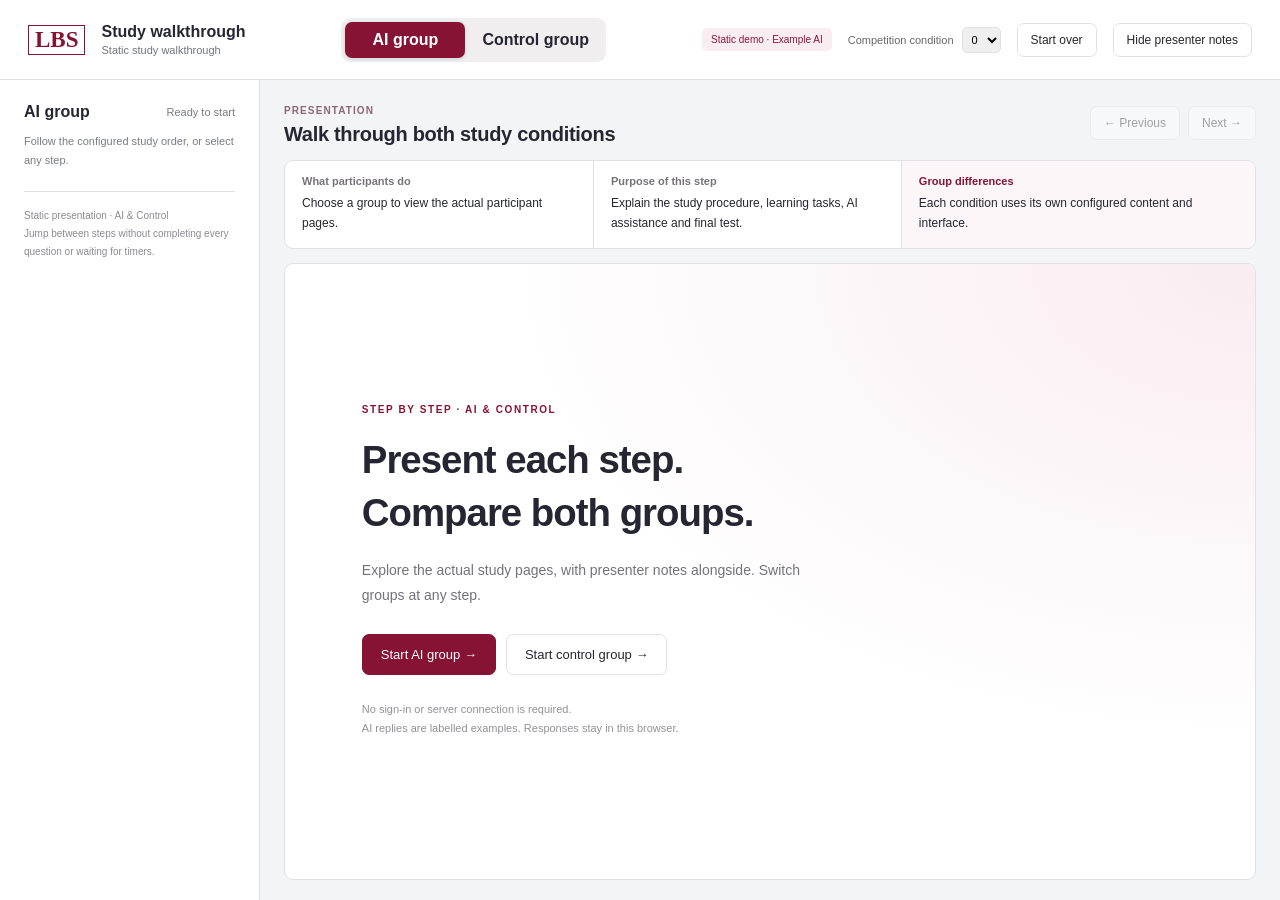
==== index.html @ 7ea53c7c "Add English static study walkthrough for AI and control groups" ====
<!doctype html>
<html lang="en">
<head><meta charset="utf-8"><meta name="viewport" content="width=device-width,initial-scale=1"><title>Study walkthrough · AI / Control</title><link rel="stylesheet" href="demo.css"></head>
<body>
<header class="topbar">
  <div class="brand"><span>LBS</span><div>Study walkthrough<small>Static study walkthrough</small></div></div>
  <div class="group-switch" aria-label="Study group"><button data-group="ai" class="selected" aria-pressed="true">AI group</button><button data-group="control" aria-pressed="false">Control group</button></div>
  <div class="tools"><span class="static-badge">Static demo · Example AI</span><label>Competition condition <select id="competition"><option value="0">0</option><option value="1">1</option></select></label><button id="restart">Start over</button><button id="toggle-notes">Hide presenter notes</button></div>
</header>
<div class="shell">
<aside class="sidebar">
 <div class="side-heading"><span id="group-label">AI group</span><small id="step-count">Ready to start</small></div>
 <p class="side-caption">Follow the configured study order, or select any step.</p>
 <nav id="steps" aria-label="Presentation steps"></nav>
 <div class="side-footer">Static presentation · AI & Control<br>Jump between steps without completing every question or waiting for timers.</div>
</aside>
<main>
 <section class="stepbar"><div><span class="eyebrow" id="position">PRESENTATION</span><h1 id="step-title">Walk through both study conditions</h1></div><div class="step-buttons"><button id="previous" disabled>← Previous</button><button id="next" disabled>Next →</button></div></section>
 <section class="notes" id="notes"><div><h2>What participants do</h2><p id="task-note">Choose a group to view the actual participant pages.</p></div><div><h2>Purpose of this step</h2><p id="purpose-note">Explain the study procedure, learning tasks, AI assistance and final test.</p></div><div class="difference"><h2 id="difference-title">Group differences</h2><p id="difference-note">Each condition uses its own configured content and interface.</p><button id="compare" hidden>Compare this step in the other group ↔</button></div></section>
 <div id="status" role="status" hidden></div>
 <section class="preview" id="preview">
  <div class="welcome" id="welcome"><span class="welcome-kicker">STEP BY STEP · AI & CONTROL</span><h2>Present each step.<br>Compare both groups.</h2><p>Explore the actual study pages, with presenter notes alongside. Switch groups at any step.</p><div class="start-buttons"><button id="start-ai" class="primary">Start AI group →</button><button id="start-control">Start control group →</button></div><small>No sign-in or server connection is required.<br>AI replies are labelled examples. Responses stay in this browser.</small></div>
  <iframe id="participant" title="Participant view" allow="clipboard-write" hidden></iframe>
 </section>
</main>
</div>
<script src="demo.js"></script>
</body></html>
---- demo.css ----
:root{font-family:Inter,-apple-system,BlinkMacSystemFont,"Segoe UI","PingFang SC",sans-serif;color:#252631;background:#f3f4f6;font-synthesis:none;--accent:#861333;--border:#dfe1e6}*{box-sizing:border-box}body{margin:0}button,select{font:inherit}button{cursor:pointer;border:1px solid var(--border);background:white;color:inherit;border-radius:7px;padding:9px 13px}button:hover{border-color:#a4838d}button:disabled{opacity:.4;cursor:default}button:focus-visible,select:focus-visible{outline:3px solid #c48297;outline-offset:2px}.topbar{height:80px;display:flex;align-items:center;justify-content:space-between;gap:20px;padding:0 28px;border-bottom:1px solid var(--border);background:white}.brand{display:flex;align-items:center;gap:16px;font-size:16px;font-weight:650}.brand>span{font:700 23px Georgia,serif;color:var(--accent);border:1px solid var(--accent);padding:1px 6px}.brand small{display:block;font-size:11px;color:#737581;font-weight:400;margin-top:3px}.group-switch{display:flex;padding:4px;background:#f1eef0;border-radius:9px;gap:4px}.group-switch button{border:0;background:transparent;min-width:120px;font-weight:600}.group-switch button.selected{background:var(--accent);color:white;box-shadow:0 1px 4px #0002}.tools{display:flex;align-items:center;gap:16px}.tools label{font-size:11px;color:#666}.tools select{margin-left:5px;padding:5px;border:1px solid var(--border);border-radius:5px}.tools button{font-size:12px}.shell{display:grid;grid-template-columns:260px minmax(0,1fr);height:calc(100dvh - 80px)}.sidebar{background:#fff;border-right:1px solid var(--border);overflow:auto;padding:23px 14px 12px}.side-heading{display:flex;justify-content:space-between;align-items:center;padding:0 10px;font-weight:650}.side-heading small{font-size:11px;color:#797b85;font-weight:400}.side-caption{font-size:11px;color:#7a7c85;line-height:1.7;padding:0 10px;margin-bottom:22px}.phase{font-size:10px;text-transform:uppercase;letter-spacing:.08em;color:#89828a;padding:18px 11px 7px}.step-link{display:flex;align-items:flex-start;gap:9px;border:0;border-radius:6px;text-align:left;width:100%;padding:9px 10px;margin-bottom:2px;font-size:12px;line-height:1.45;background:transparent}.step-link .number{flex:0 0 22px;font-size:10px;color:#999;line-height:18px}.step-link .label{flex:1}.step-link .dot{height:6px;width:6px;border-radius:50%;background:#b45e78;margin-top:6px;flex-shrink:0}.step-link.active{background:#f8eaf0;color:var(--accent);font-weight:650}.step-link.active .number{color:var(--accent)}.side-footer{margin:22px 10px 8px;padding-top:15px;border-top:1px solid var(--border);font-size:10px;line-height:1.8;color:#8a8a94}main{min-height:0;display:flex;flex-direction:column;padding:20px 24px;gap:14px}.stepbar{display:flex;align-items:center;justify-content:space-between;gap:15px}.eyebrow{font-size:10px;letter-spacing:.11em;color:#8a6774;font-weight:650}h1{font-size:20px;margin:5px 0 0;font-weight:650;letter-spacing:-.3px}.step-buttons{display:flex;gap:8px;flex-shrink:0}.step-buttons button{font-size:12px}.notes{display:grid;grid-template-columns:1fr 1fr 1.15fr;background:white;border:1px solid var(--border);border-radius:9px;flex-shrink:0}.notes>div{padding:14px 17px;min-width:0}.notes>div+div{border-left:1px solid var(--border)}.notes h2{font-size:11px;font-weight:650;margin:0 0 6px;color:#76727a}.notes p{font-size:12px;line-height:1.7;margin:0}.notes .difference{background:#fcf6f8;border-radius:0 8px 8px 0}.notes .difference h2{color:var(--accent)}#compare{padding:0;margin-top:7px;font-size:11px;color:var(--accent);border:0;background:transparent}.preview{position:relative;flex:1;min-height:200px;border:1px solid var(--border);border-radius:9px;background:white;overflow:hidden}.preview iframe{width:100%;height:100%;border:0;display:block;background:white}.welcome{padding:clamp(25px,6vw,100px);height:100%;display:flex;flex-direction:column;align-items:flex-start;justify-content:center;background:radial-gradient(ellipse at 100% 0,#f9ecf1,transparent 55%)}.welcome-kicker{font-size:10px;letter-spacing:.16em;color:var(--accent);font-weight:650}.welcome h2{font-size:clamp(25px,3vw,44px);font-weight:600;line-height:1.4;letter-spacing:-1px;margin:18px 0}.welcome p{font-size:14px;color:#73727b;line-height:1.8;max-width:450px;margin:0}.start-buttons{display:flex;gap:10px;margin:25px 0}.start-buttons button{font-size:13px;padding:12px 18px}.primary{background:var(--accent);color:white;border-color:var(--accent)}.welcome small{font-size:11px;color:#93909a;line-height:1.8}#status{border:1px solid #e9c9d3;border-radius:6px;background:#fff2f5;color:#841435;font-size:12px;padding:10px 14px}body.notes-hidden .sidebar,body.notes-hidden .notes{display:none}body.notes-hidden .shell{grid-template-columns:1fr}[hidden]{display:none!important}body.busy .step-link,body.busy .group-switch button,body.busy #competition{pointer-events:none;opacity:.65}@media(max-width:1000px){.topbar{padding:0 15px;gap:12px}.brand small{display:none}.tools label{display:none}.group-switch button{min-width:90px}.shell{grid-template-columns:210px minmax(0,1fr)}main{padding:14px}.notes{grid-template-columns:1fr}.notes>div{padding:8px 12px}.notes>div+div{border-left:0;border-top:1px solid var(--border)}h1{font-size:17px}.step-buttons button{font-size:11px;padding:8px}}@media(max-width:700px){.brand>div,.tools{display:none}.shell{grid-template-columns:1fr}.sidebar{display:none}.notes{max-height:155px;overflow:auto}.topbar{height:60px}.shell{height:calc(100dvh - 60px)}.stepbar{align-items:flex-end}.step-buttons{gap:4px}.start-buttons{flex-wrap:wrap}}

.static-badge{font-size:10px;color:#8b1740;background:#f9edf2;padding:6px 9px;border-radius:5px;white-space:nowrap}@media(max-width:1250px){.static-badge{display:none}}
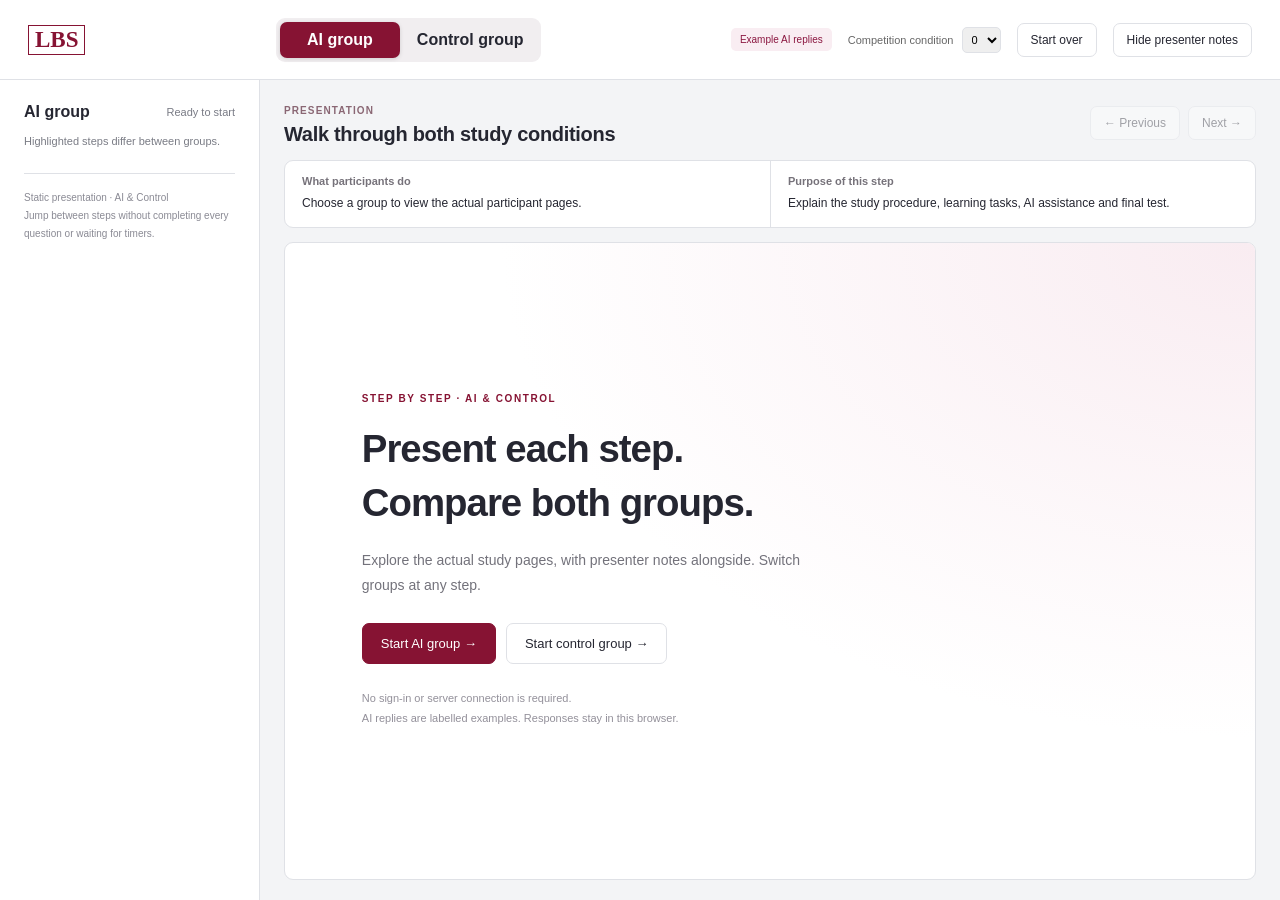
==== commit f7467617: "Highlight group-specific steps and simplify presenter headings" ====
--- a/index.html
+++ b/index.html
@@ -1,22 +1,22 @@
 <!doctype html>
 <html lang="en">
-<head><meta charset="utf-8"><meta name="viewport" content="width=device-width,initial-scale=1"><title>Study walkthrough · AI / Control</title><link rel="stylesheet" href="demo.css"></head>
+<head><meta charset="utf-8"><meta name="viewport" content="width=device-width,initial-scale=1"><title>LBS · AI / Control</title><link rel="stylesheet" href="demo.css?v=group-highlights"></head>
 <body>
 <header class="topbar">
-  <div class="brand"><span>LBS</span><div>Study walkthrough<small>Static study walkthrough</small></div></div>
+  <div class="brand"><span>LBS</span></div>
   <div class="group-switch" aria-label="Study group"><button data-group="ai" class="selected" aria-pressed="true">AI group</button><button data-group="control" aria-pressed="false">Control group</button></div>
-  <div class="tools"><span class="static-badge">Static demo · Example AI</span><label>Competition condition <select id="competition"><option value="0">0</option><option value="1">1</option></select></label><button id="restart">Start over</button><button id="toggle-notes">Hide presenter notes</button></div>
+  <div class="tools"><span class="static-badge">Example AI replies</span><label>Competition condition <select id="competition"><option value="0">0</option><option value="1">1</option></select></label><button id="restart">Start over</button><button id="toggle-notes">Hide presenter notes</button></div>
 </header>
 <div class="shell">
 <aside class="sidebar">
  <div class="side-heading"><span id="group-label">AI group</span><small id="step-count">Ready to start</small></div>
- <p class="side-caption">Follow the configured study order, or select any step.</p>
+ <p class="side-caption">Highlighted steps differ between groups.</p>
  <nav id="steps" aria-label="Presentation steps"></nav>
  <div class="side-footer">Static presentation · AI & Control<br>Jump between steps without completing every question or waiting for timers.</div>
 </aside>
 <main>
  <section class="stepbar"><div><span class="eyebrow" id="position">PRESENTATION</span><h1 id="step-title">Walk through both study conditions</h1></div><div class="step-buttons"><button id="previous" disabled>← Previous</button><button id="next" disabled>Next →</button></div></section>
- <section class="notes" id="notes"><div><h2>What participants do</h2><p id="task-note">Choose a group to view the actual participant pages.</p></div><div><h2>Purpose of this step</h2><p id="purpose-note">Explain the study procedure, learning tasks, AI assistance and final test.</p></div><div class="difference"><h2 id="difference-title">Group differences</h2><p id="difference-note">Each condition uses its own configured content and interface.</p><button id="compare" hidden>Compare this step in the other group ↔</button></div></section>
+ <section class="notes shared-step" id="notes"><div><h2>What participants do</h2><p id="task-note">Choose a group to view the actual participant pages.</p></div><div><h2>Purpose of this step</h2><p id="purpose-note">Explain the study procedure, learning tasks, AI assistance and final test.</p></div><div class="difference" id="group-difference" hidden><h2 id="difference-title">AI vs Control</h2><p id="difference-note">Each condition uses its own configured content and interface.</p><button id="compare" hidden>Compare this step in the other group ↔</button></div></section>
  <div id="status" role="status" hidden></div>
  <section class="preview" id="preview">
   <div class="welcome" id="welcome"><span class="welcome-kicker">STEP BY STEP · AI & CONTROL</span><h2>Present each step.<br>Compare both groups.</h2><p>Explore the actual study pages, with presenter notes alongside. Switch groups at any step.</p><div class="start-buttons"><button id="start-ai" class="primary">Start AI group →</button><button id="start-control">Start control group →</button></div><small>No sign-in or server connection is required.<br>AI replies are labelled examples. Responses stay in this browser.</small></div>
@@ -24,5 +24,5 @@
  </section>
 </main>
 </div>
-<script src="demo.js"></script>
+<script src="demo.js?v=group-highlights"></script>
 </body></html>
--- a/demo.css
+++ b/demo.css
@@ -1,3 +1,10 @@
 :root{font-family:Inter,-apple-system,BlinkMacSystemFont,"Segoe UI","PingFang SC",sans-serif;color:#252631;background:#f3f4f6;font-synthesis:none;--accent:#861333;--border:#dfe1e6}*{box-sizing:border-box}body{margin:0}button,select{font:inherit}button{cursor:pointer;border:1px solid var(--border);background:white;color:inherit;border-radius:7px;padding:9px 13px}button:hover{border-color:#a4838d}button:disabled{opacity:.4;cursor:default}button:focus-visible,select:focus-visible{outline:3px solid #c48297;outline-offset:2px}.topbar{height:80px;display:flex;align-items:center;justify-content:space-between;gap:20px;padding:0 28px;border-bottom:1px solid var(--border);background:white}.brand{display:flex;align-items:center;gap:16px;font-size:16px;font-weight:650}.brand>span{font:700 23px Georgia,serif;color:var(--accent);border:1px solid var(--accent);padding:1px 6px}.brand small{display:block;font-size:11px;color:#737581;font-weight:400;margin-top:3px}.group-switch{display:flex;padding:4px;background:#f1eef0;border-radius:9px;gap:4px}.group-switch button{border:0;background:transparent;min-width:120px;font-weight:600}.group-switch button.selected{background:var(--accent);color:white;box-shadow:0 1px 4px #0002}.tools{display:flex;align-items:center;gap:16px}.tools label{font-size:11px;color:#666}.tools select{margin-left:5px;padding:5px;border:1px solid var(--border);border-radius:5px}.tools button{font-size:12px}.shell{display:grid;grid-template-columns:260px minmax(0,1fr);height:calc(100dvh - 80px)}.sidebar{background:#fff;border-right:1px solid var(--border);overflow:auto;padding:23px 14px 12px}.side-heading{display:flex;justify-content:space-between;align-items:center;padding:0 10px;font-weight:650}.side-heading small{font-size:11px;color:#797b85;font-weight:400}.side-caption{font-size:11px;color:#7a7c85;line-height:1.7;padding:0 10px;margin-bottom:22px}.phase{font-size:10px;text-transform:uppercase;letter-spacing:.08em;color:#89828a;padding:18px 11px 7px}.step-link{display:flex;align-items:flex-start;gap:9px;border:0;border-radius:6px;text-align:left;width:100%;padding:9px 10px;margin-bottom:2px;font-size:12px;line-height:1.45;background:transparent}.step-link .number{flex:0 0 22px;font-size:10px;color:#999;line-height:18px}.step-link .label{flex:1}.step-link .dot{height:6px;width:6px;border-radius:50%;background:#b45e78;margin-top:6px;flex-shrink:0}.step-link.active{background:#f8eaf0;color:var(--accent);font-weight:650}.step-link.active .number{color:var(--accent)}.side-footer{margin:22px 10px 8px;padding-top:15px;border-top:1px solid var(--border);font-size:10px;line-height:1.8;color:#8a8a94}main{min-height:0;display:flex;flex-direction:column;padding:20px 24px;gap:14px}.stepbar{display:flex;align-items:center;justify-content:space-between;gap:15px}.eyebrow{font-size:10px;letter-spacing:.11em;color:#8a6774;font-weight:650}h1{font-size:20px;margin:5px 0 0;font-weight:650;letter-spacing:-.3px}.step-buttons{display:flex;gap:8px;flex-shrink:0}.step-buttons button{font-size:12px}.notes{display:grid;grid-template-columns:1fr 1fr 1.15fr;background:white;border:1px solid var(--border);border-radius:9px;flex-shrink:0}.notes>div{padding:14px 17px;min-width:0}.notes>div+div{border-left:1px solid var(--border)}.notes h2{font-size:11px;font-weight:650;margin:0 0 6px;color:#76727a}.notes p{font-size:12px;line-height:1.7;margin:0}.notes .difference{background:#fcf6f8;border-radius:0 8px 8px 0}.notes .difference h2{color:var(--accent)}#compare{padding:0;margin-top:7px;font-size:11px;color:var(--accent);border:0;background:transparent}.preview{position:relative;flex:1;min-height:200px;border:1px solid var(--border);border-radius:9px;background:white;overflow:hidden}.preview iframe{width:100%;height:100%;border:0;display:block;background:white}.welcome{padding:clamp(25px,6vw,100px);height:100%;display:flex;flex-direction:column;align-items:flex-start;justify-content:center;background:radial-gradient(ellipse at 100% 0,#f9ecf1,transparent 55%)}.welcome-kicker{font-size:10px;letter-spacing:.16em;color:var(--accent);font-weight:650}.welcome h2{font-size:clamp(25px,3vw,44px);font-weight:600;line-height:1.4;letter-spacing:-1px;margin:18px 0}.welcome p{font-size:14px;color:#73727b;line-height:1.8;max-width:450px;margin:0}.start-buttons{display:flex;gap:10px;margin:25px 0}.start-buttons button{font-size:13px;padding:12px 18px}.primary{background:var(--accent);color:white;border-color:var(--accent)}.welcome small{font-size:11px;color:#93909a;line-height:1.8}#status{border:1px solid #e9c9d3;border-radius:6px;background:#fff2f5;color:#841435;font-size:12px;padding:10px 14px}body.notes-hidden .sidebar,body.notes-hidden .notes{display:none}body.notes-hidden .shell{grid-template-columns:1fr}[hidden]{display:none!important}body.busy .step-link,body.busy .group-switch button,body.busy #competition{pointer-events:none;opacity:.65}@media(max-width:1000px){.topbar{padding:0 15px;gap:12px}.brand small{display:none}.tools label{display:none}.group-switch button{min-width:90px}.shell{grid-template-columns:210px minmax(0,1fr)}main{padding:14px}.notes{grid-template-columns:1fr}.notes>div{padding:8px 12px}.notes>div+div{border-left:0;border-top:1px solid var(--border)}h1{font-size:17px}.step-buttons button{font-size:11px;padding:8px}}@media(max-width:700px){.brand>div,.tools{display:none}.shell{grid-template-columns:1fr}.sidebar{display:none}.notes{max-height:155px;overflow:auto}.topbar{height:60px}.shell{height:calc(100dvh - 60px)}.stepbar{align-items:flex-end}.step-buttons{gap:4px}.start-buttons{flex-wrap:wrap}}
 
 .static-badge{font-size:10px;color:#8b1740;background:#f9edf2;padding:6px 9px;border-radius:5px;white-space:nowrap}@media(max-width:1250px){.static-badge{display:none}}
+
+.step-link.group-difference{border-left:3px solid var(--accent);background:#fbecf1;color:#7d1432;padding-left:7px;font-weight:600}
+.step-link.group-difference .number{color:#9b3452}
+.step-link.group-difference:hover{background:#f6dce6}
+.step-link.group-difference.active{background:#efd0dd;color:#69102c;box-shadow:inset 0 0 0 1px #e2adc1}
+.notes.shared-step{grid-template-columns:1fr 1fr}
+@media(max-width:1000px){.notes.shared-step{grid-template-columns:1fr}}
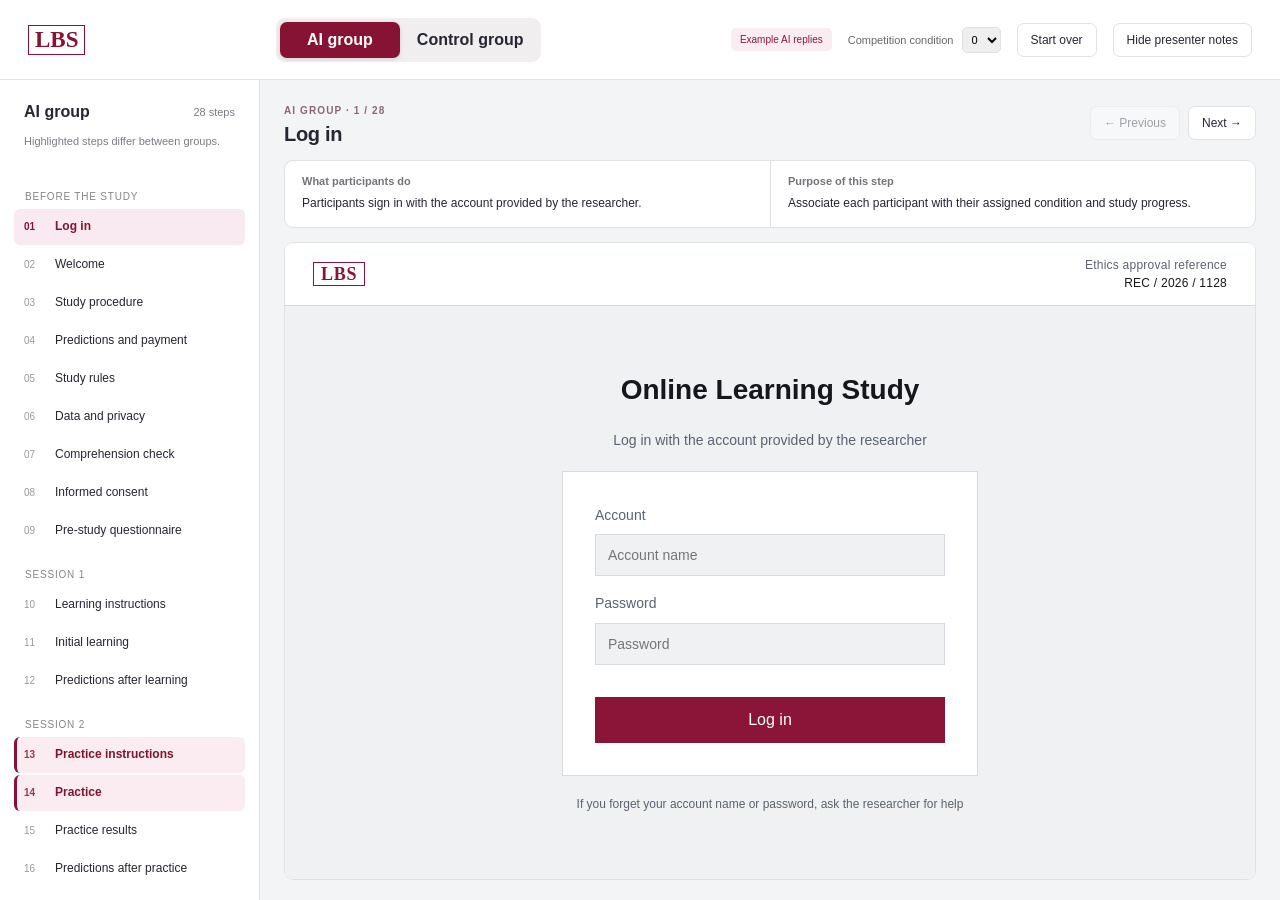
==== commit 92a5317b: "Open directly in AI condition without a welcome landing page" ====
--- a/index.html
+++ b/index.html
@@ -1,6 +1,6 @@
 <!doctype html>
 <html lang="en">
-<head><meta charset="utf-8"><meta name="viewport" content="width=device-width,initial-scale=1"><title>LBS · AI / Control</title><link rel="stylesheet" href="demo.css?v=group-highlights"></head>
+<head><meta charset="utf-8"><meta name="viewport" content="width=device-width,initial-scale=1"><title>LBS · AI / Control</title><link rel="stylesheet" href="demo.css?v=direct-ai-20261120"></head>
 <body>
 <header class="topbar">
   <div class="brand"><span>LBS</span></div>
@@ -15,14 +15,13 @@
  <div class="side-footer">Static presentation · AI & Control<br>Jump between steps without completing every question or waiting for timers.</div>
 </aside>
 <main>
- <section class="stepbar"><div><span class="eyebrow" id="position">PRESENTATION</span><h1 id="step-title">Walk through both study conditions</h1></div><div class="step-buttons"><button id="previous" disabled>← Previous</button><button id="next" disabled>Next →</button></div></section>
- <section class="notes shared-step" id="notes"><div><h2>What participants do</h2><p id="task-note">Choose a group to view the actual participant pages.</p></div><div><h2>Purpose of this step</h2><p id="purpose-note">Explain the study procedure, learning tasks, AI assistance and final test.</p></div><div class="difference" id="group-difference" hidden><h2 id="difference-title">AI vs Control</h2><p id="difference-note">Each condition uses its own configured content and interface.</p><button id="compare" hidden>Compare this step in the other group ↔</button></div></section>
+ <section class="stepbar"><div><span class="eyebrow" id="position">PRESENTATION</span><h1 id="step-title">Log in</h1></div><div class="step-buttons"><button id="previous" disabled>← Previous</button><button id="next" disabled>Next →</button></div></section>
+ <section class="notes shared-step" id="notes" hidden><div><h2>What participants do</h2><p id="task-note"></p></div><div><h2>Purpose of this step</h2><p id="purpose-note"></p></div><div class="difference" id="group-difference" hidden><h2 id="difference-title">AI vs Control</h2><p id="difference-note">Each condition uses its own configured content and interface.</p><button id="compare" hidden>Compare this step in the other group ↔</button></div></section>
  <div id="status" role="status" hidden></div>
  <section class="preview" id="preview">
-  <div class="welcome" id="welcome"><span class="welcome-kicker">STEP BY STEP · AI & CONTROL</span><h2>Present each step.<br>Compare both groups.</h2><p>Explore the actual study pages, with presenter notes alongside. Switch groups at any step.</p><div class="start-buttons"><button id="start-ai" class="primary">Start AI group →</button><button id="start-control">Start control group →</button></div><small>No sign-in or server connection is required.<br>AI replies are labelled examples. Responses stay in this browser.</small></div>
   <iframe id="participant" title="Participant view" allow="clipboard-write" hidden></iframe>
  </section>
 </main>
 </div>
-<script src="demo.js?v=group-highlights"></script>
+<script src="demo.js?v=direct-ai-20261120"></script>
 </body></html>
